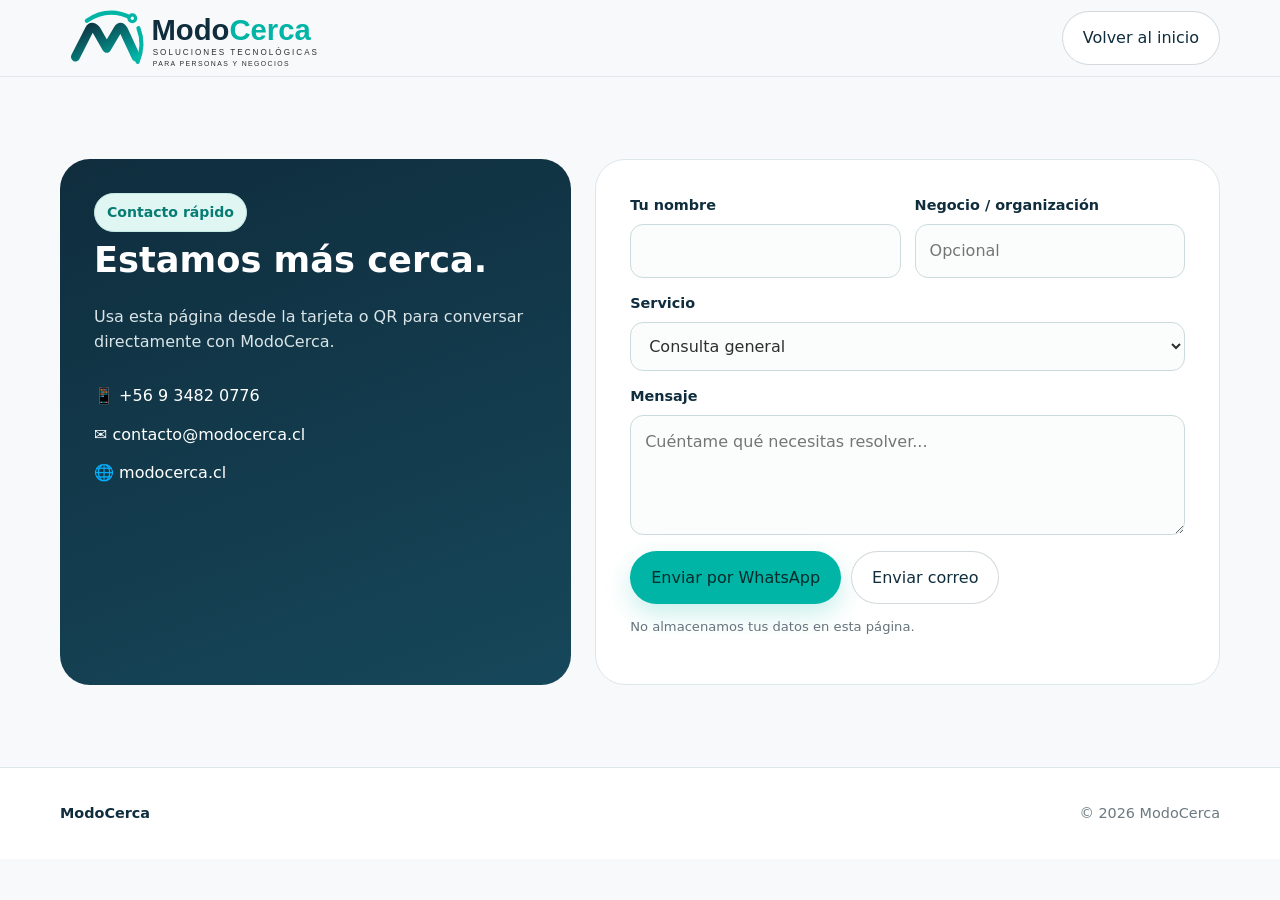
==== contacto/index.html @ 822f479d "Add files via upload Pagina ModoCerca v1" ====
<!doctype html>
<html lang="es-CL">
<head>
  <meta charset="utf-8"><meta name="viewport" content="width=device-width,initial-scale=1">
  <title>Contacto — ModoCerca</title>
  <meta name="description" content="Contacta a ModoCerca por WhatsApp o correo para soporte técnico, redes, sitios web y Google Workspace.">
  <meta name="theme-color" content="#0F2D3D">
  <link rel="icon" href="/assets/favicon.svg" type="image/svg+xml">
  <link rel="stylesheet" href="/styles.css"><script defer src="/script.js"></script>
</head>
<body>
<header class="site-header"><div class="container nav"><a class="brand" href="/" aria-label="ModoCerca, inicio"><img src="/assets/logo.svg" alt="ModoCerca"></a><a class="btn btn-secondary" href="/">Volver al inicio</a></div></header>
<main class="section">
  <div class="container contact-wrap">
    <div class="contact-info"><span class="eyebrow">Contacto rápido</span><h2>Estamos más cerca.</h2><p>Usa esta página desde la tarjeta o QR para conversar directamente con ModoCerca.</p><div class="contact-list"><a href="https://wa.me/56934820776" target="_blank" rel="noopener">📱 +56 9 3482 0776</a><a href="mailto:contacto@modocerca.cl">✉ contacto@modocerca.cl</a><a href="https://modocerca.cl/">🌐 modocerca.cl</a></div></div>
    <form class="contact-form quote-form"><div class="form-grid"><div class="field"><label for="nombre">Tu nombre</label><input id="nombre" name="nombre" required></div><div class="field"><label for="negocio">Negocio / organización</label><input id="negocio" name="negocio" placeholder="Opcional"></div><div class="field full"><label for="servicio">Servicio</label><select id="servicio" name="servicio"><option>Consulta general</option><option>Soporte técnico</option><option>Redes y conectividad</option><option>Sitio web</option><option>Google Business</option><option>Google Workspace</option></select></div><div class="field full"><label for="mensaje">Mensaje</label><textarea id="mensaje" name="mensaje" placeholder="Cuéntame qué necesitas resolver..."></textarea></div></div><div class="form-actions"><button class="btn btn-primary" type="submit">Enviar por WhatsApp</button><a class="btn btn-secondary" href="mailto:contacto@modocerca.cl">Enviar correo</a></div><p class="form-help">No almacenamos tus datos en esta página.</p></form>
  </div>
</main>
<footer><div class="container footer-grid"><div><span class="footer-brand">ModoCerca</span></div><div>© <span data-year></span> ModoCerca</div></div></footer>
</body>
</html>
---- styles.css ----
:root {
  --navy: #0F2D3D;
  --teal: #00B4A6;
  --white: #F7F9FB;
  --graphite: #2E2E2E;
  --muted: #66747d;
  --line: #dce7ea;
  --soft: #eef7f7;
  --shadow: 0 18px 50px rgba(15,45,61,.10);
  --radius: 24px;
  --max: 1160px;
}
*{box-sizing:border-box}
html{scroll-behavior:smooth}
body{margin:0;font-family:Inter,ui-sans-serif,system-ui,-apple-system,"Segoe UI",Roboto,Arial,sans-serif;background:var(--white);color:var(--graphite);line-height:1.6}
a{color:inherit;text-decoration:none}
img{max-width:100%;display:block}
.container{width:min(var(--max),calc(100% - 36px));margin-inline:auto}
.site-header{position:sticky;top:0;z-index:50;background:rgba(247,249,251,.92);backdrop-filter:blur(16px);border-bottom:1px solid rgba(15,45,61,.08)}
.nav{height:76px;display:flex;align-items:center;justify-content:space-between;gap:24px}
.brand img{width:260px;height:auto}
.nav-links{display:flex;align-items:center;gap:24px;font-size:.96rem;color:var(--navy)}
.nav-links a:hover{color:var(--teal)}
.menu-btn{display:none;border:0;background:transparent;font-size:1.6rem;color:var(--navy)}
.btn{display:inline-flex;align-items:center;justify-content:center;gap:9px;border-radius:999px;padding:13px 20px;font-weight:750;border:1px solid transparent;transition:.2s ease;cursor:pointer;font:inherit}
.btn-primary{background:var(--teal);color:#052b2a;box-shadow:0 10px 26px rgba(0,180,166,.22)}
.btn-primary:hover{transform:translateY(-2px);filter:brightness(.98)}
.btn-secondary{border-color:rgba(15,45,61,.18);background:#fff;color:var(--navy)}
.btn-secondary:hover{border-color:var(--teal);color:#087c73}
.hero{position:relative;overflow:hidden;padding:92px 0 74px;background:radial-gradient(circle at 87% 15%,rgba(0,180,166,.16),transparent 27%),linear-gradient(135deg,#fff 0%,#f4f9fa 55%,#e9f7f5 100%)}
.hero:after{content:"";position:absolute;right:-100px;bottom:-150px;width:430px;height:430px;border:50px solid rgba(0,180,166,.08);border-radius:50%}
.hero-grid{display:grid;grid-template-columns:1.18fr .82fr;gap:56px;align-items:center;position:relative;z-index:2}
.eyebrow{display:inline-flex;gap:8px;align-items:center;color:#087c73;background:#dff6f3;border:1px solid #c2ebe6;padding:7px 12px;border-radius:999px;font-size:.88rem;font-weight:750}
.hero h1{font-size:clamp(2.7rem,5vw,5rem);line-height:1.02;letter-spacing:-.055em;color:var(--navy);margin:20px 0}
.hero h1 span{color:var(--teal)}
.hero p{font-size:1.18rem;color:#53656d;max-width:720px;margin:0 0 28px}
.hero-actions{display:flex;flex-wrap:wrap;gap:12px}
.hero-note{margin-top:20px;font-size:.9rem;color:#708087}
.hero-card{background:linear-gradient(160deg,#12384b,#0F2D3D);color:white;border-radius:32px;padding:34px;box-shadow:var(--shadow);position:relative;overflow:hidden}
.hero-card:after{content:"";position:absolute;right:-65px;top:-70px;width:240px;height:240px;border:32px solid rgba(0,180,166,.15);border-radius:50%}
.hero-card h2{position:relative;z-index:1;margin:0 0 22px;font-size:1.55rem}
.quick-list{position:relative;z-index:1;display:grid;gap:14px}
.quick-item{display:flex;gap:13px;align-items:flex-start;padding:13px 0;border-bottom:1px solid rgba(255,255,255,.11)}
.quick-item:last-child{border-bottom:0}
.dot{width:10px;height:10px;border-radius:50%;background:var(--teal);margin-top:8px;box-shadow:0 0 0 6px rgba(0,180,166,.12)}
.section{padding:82px 0}
.section.alt{background:#fff}
.section-head{display:flex;justify-content:space-between;gap:40px;align-items:end;margin-bottom:34px}
.section-head h2{margin:0;color:var(--navy);font-size:clamp(2rem,3vw,3rem);letter-spacing:-.04em;line-height:1.05}
.section-head p{max-width:590px;color:var(--muted);margin:0}
.cards{display:grid;grid-template-columns:repeat(4,1fr);gap:18px}
.card{background:white;border:1px solid var(--line);border-radius:var(--radius);padding:26px;box-shadow:0 8px 30px rgba(15,45,61,.045)}
.card-icon{width:48px;height:48px;border-radius:15px;background:var(--soft);display:grid;place-items:center;color:var(--teal);font-size:1.35rem;font-weight:900;margin-bottom:18px}
.card h3{color:var(--navy);margin:0 0 9px;font-size:1.18rem}
.card p{color:var(--muted);margin:0;font-size:.95rem}
.philosophy{display:grid;grid-template-columns:.9fr 1.1fr;gap:30px;align-items:stretch}
.philosophy-panel{background:var(--navy);color:white;border-radius:30px;padding:38px;position:relative;overflow:hidden}
.philosophy-panel h2{font-size:2.5rem;line-height:1.05;margin:0 0 18px}
.philosophy-panel strong{color:#5fe2d7}
.philosophy-panel p{color:#dbe7ea}
.values{display:grid;grid-template-columns:1fr 1fr;gap:16px}
.value{background:white;border:1px solid var(--line);border-radius:22px;padding:24px}
.value b{display:block;color:var(--navy);margin-bottom:7px}
.value span{color:var(--muted);font-size:.94rem}
.pricing{display:grid;grid-template-columns:repeat(2,1fr);gap:16px}
.price-row{display:grid;grid-template-columns:1fr auto;gap:18px;align-items:center;padding:18px 20px;background:white;border:1px solid var(--line);border-radius:18px}
.price-row b{color:var(--navy)}
.price-row small{display:block;color:var(--muted);margin-top:2px}
.price{font-weight:850;color:#087c73;white-space:nowrap}
.pricing-note{margin-top:18px;color:var(--muted);font-size:.9rem}
.contact-wrap{display:grid;grid-template-columns:.9fr 1.1fr;gap:24px}
.contact-info{background:linear-gradient(160deg,#0F2D3D,#16475a);border-radius:30px;color:white;padding:34px}
.contact-info h2{font-size:2.2rem;margin:0 0 10px}
.contact-info p{color:#d9e5e8}
.contact-list{margin-top:28px;display:grid;gap:13px}
.contact-list a{display:flex;gap:10px;align-items:center;color:white}
.contact-form{background:white;border:1px solid var(--line);border-radius:30px;padding:34px}
.form-grid{display:grid;grid-template-columns:1fr 1fr;gap:14px}
.field{display:grid;gap:7px}
.field.full{grid-column:1/-1}
label{font-weight:700;color:var(--navy);font-size:.9rem}
input,select,textarea{width:100%;border:1px solid #cbdadd;border-radius:13px;background:#fbfdfd;padding:13px 14px;font:inherit;color:var(--graphite);outline:none}
input:focus,select:focus,textarea:focus{border-color:var(--teal);box-shadow:0 0 0 3px rgba(0,180,166,.11)}
textarea{min-height:120px;resize:vertical}
.form-actions{display:flex;flex-wrap:wrap;gap:10px;margin-top:16px}
.form-help{font-size:.82rem;color:var(--muted);margin-top:12px}
footer{padding:34px 0;border-top:1px solid var(--line);background:#fff}
.footer-grid{display:flex;align-items:center;justify-content:space-between;gap:24px;color:#6b7980;font-size:.9rem}
.footer-brand{font-weight:850;color:var(--navy)}
.whatsapp-float{position:fixed;right:20px;bottom:20px;z-index:45;background:#15c46e;color:#062b1a;width:58px;height:58px;border-radius:50%;display:grid;place-items:center;font-weight:900;box-shadow:0 12px 30px rgba(0,0,0,.17)}
.skip{position:absolute;left:-10000px;top:auto}.skip:focus{left:12px;top:12px;background:#fff;padding:10px;z-index:99}
@media (max-width:980px){.hero-grid,.philosophy,.contact-wrap{grid-template-columns:1fr}.cards{grid-template-columns:1fr 1fr}.hero-card{max-width:680px}.section-head{align-items:start;flex-direction:column}.brand img{width:220px}}
@media (max-width:720px){.nav-links{display:none;position:absolute;left:18px;right:18px;top:70px;background:#fff;border:1px solid var(--line);border-radius:18px;padding:16px;box-shadow:var(--shadow);flex-direction:column;align-items:stretch}.nav-links.open{display:flex}.menu-btn{display:block}.hero{padding-top:58px}.hero h1{font-size:3.1rem}.cards,.pricing,.values,.form-grid{grid-template-columns:1fr}.field.full{grid-column:auto}.brand img{width:190px}.footer-grid{align-items:flex-start;flex-direction:column}.contact-info,.contact-form,.hero-card{padding:26px}.section{padding:64px 0}}
@media (prefers-reduced-motion:reduce){html{scroll-behavior:auto}.btn{transition:none}}
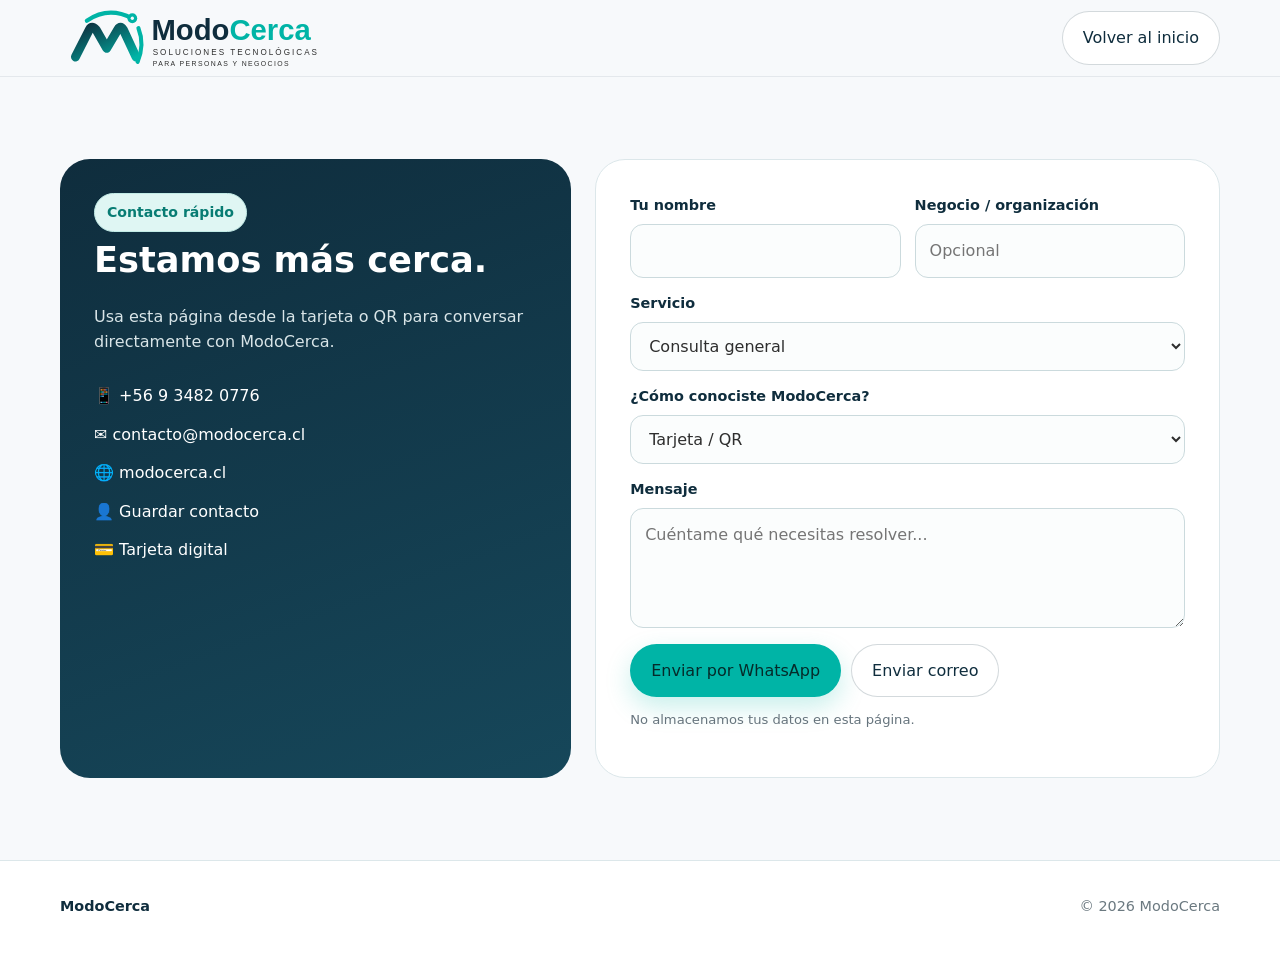
==== commit c88f3f89: "Add files via upload ModoCerca web V3" ====
--- a/contacto/index.html
+++ b/contacto/index.html
@@ -3,7 +3,7 @@
 <head>
   <meta charset="utf-8"><meta name="viewport" content="width=device-width,initial-scale=1">
   <title>Contacto — ModoCerca</title>
-  <meta name="description" content="Contacta a ModoCerca por WhatsApp o correo para soporte técnico, redes, sitios web y Google Workspace.">
+  <meta name="description" content="Contacta a ModoCerca por WhatsApp o correo para soporte técnico, impresoras, redes, sitios web y Google Workspace.">
   <meta name="theme-color" content="#0F2D3D">
   <link rel="icon" href="/assets/favicon.svg" type="image/svg+xml">
   <link rel="stylesheet" href="/styles.css"><script defer src="/script.js"></script>
@@ -12,8 +12,8 @@
 <header class="site-header"><div class="container nav"><a class="brand" href="/" aria-label="ModoCerca, inicio"><img src="/assets/logo.svg" alt="ModoCerca"></a><a class="btn btn-secondary" href="/">Volver al inicio</a></div></header>
 <main class="section">
   <div class="container contact-wrap">
-    <div class="contact-info"><span class="eyebrow">Contacto rápido</span><h2>Estamos más cerca.</h2><p>Usa esta página desde la tarjeta o QR para conversar directamente con ModoCerca.</p><div class="contact-list"><a href="https://wa.me/56934820776" target="_blank" rel="noopener">📱 +56 9 3482 0776</a><a href="mailto:contacto@modocerca.cl">✉ contacto@modocerca.cl</a><a href="https://modocerca.cl/">🌐 modocerca.cl</a></div></div>
-    <form class="contact-form quote-form"><div class="form-grid"><div class="field"><label for="nombre">Tu nombre</label><input id="nombre" name="nombre" required></div><div class="field"><label for="negocio">Negocio / organización</label><input id="negocio" name="negocio" placeholder="Opcional"></div><div class="field full"><label for="servicio">Servicio</label><select id="servicio" name="servicio"><option>Consulta general</option><option>Soporte técnico</option><option>Redes y conectividad</option><option>Sitio web</option><option>Google Business</option><option>Google Workspace</option></select></div><div class="field full"><label for="mensaje">Mensaje</label><textarea id="mensaje" name="mensaje" placeholder="Cuéntame qué necesitas resolver..."></textarea></div></div><div class="form-actions"><button class="btn btn-primary" type="submit">Enviar por WhatsApp</button><a class="btn btn-secondary" href="mailto:contacto@modocerca.cl">Enviar correo</a></div><p class="form-help">No almacenamos tus datos en esta página.</p></form>
+    <div class="contact-info"><span class="eyebrow">Contacto rápido</span><h2>Estamos más cerca.</h2><p>Usa esta página desde la tarjeta o QR para conversar directamente con ModoCerca.</p><div class="contact-list"><a href="https://wa.me/56934820776" target="_blank" rel="noopener">📱 +56 9 3482 0776</a><a href="mailto:contacto@modocerca.cl">✉ contacto@modocerca.cl</a><a href="https://modocerca.cl/">🌐 modocerca.cl</a><a href="/assets/Emmanuel_Rojas_ModoCerca.vcf" download>👤 Guardar contacto</a><a href="/tarjeta">💳 Tarjeta digital</a></div></div>
+    <form class="contact-form quote-form"><div class="form-grid"><div class="field"><label for="nombre">Tu nombre</label><input id="nombre" name="nombre" required></div><div class="field"><label for="negocio">Negocio / organización</label><input id="negocio" name="negocio" placeholder="Opcional"></div><div class="field full"><label for="servicio">Servicio</label><select id="servicio" name="servicio"><option>Consulta general</option><option>Soporte técnico</option><option>Soporte de impresoras</option><option>Redes y conectividad</option><option>Sitio web</option><option>Google Business</option><option>Google Workspace</option></select></div><div class="field full"><label for="origen">¿Cómo conociste ModoCerca?</label><select id="origen" name="origen" data-origin-select><option>Tarjeta / QR</option><option>Recomendación</option><option>Junta de vecinos</option><option>Paredones / Radio</option><option>Web</option><option>WhatsApp</option><option>Google</option><option>Cliente recurrente</option><option>Otro</option></select></div><div class="field full"><label for="mensaje">Mensaje</label><textarea id="mensaje" name="mensaje" placeholder="Cuéntame qué necesitas resolver..."></textarea></div></div><div class="form-actions"><button class="btn btn-primary" type="submit">Enviar por WhatsApp</button><a class="btn btn-secondary" href="mailto:contacto@modocerca.cl">Enviar correo</a></div><p class="form-help">No almacenamos tus datos en esta página.</p></form>
   </div>
 </main>
 <footer><div class="container footer-grid"><div><span class="footer-brand">ModoCerca</span></div><div>© <span data-year></span> ModoCerca</div></div></footer>
--- a/styles.css
+++ b/styles.css
@@ -92,3 +92,32 @@
 @media (max-width:980px){.hero-grid,.philosophy,.contact-wrap{grid-template-columns:1fr}.cards{grid-template-columns:1fr 1fr}.hero-card{max-width:680px}.section-head{align-items:start;flex-direction:column}.brand img{width:220px}}
 @media (max-width:720px){.nav-links{display:none;position:absolute;left:18px;right:18px;top:70px;background:#fff;border:1px solid var(--line);border-radius:18px;padding:16px;box-shadow:var(--shadow);flex-direction:column;align-items:stretch}.nav-links.open{display:flex}.menu-btn{display:block}.hero{padding-top:58px}.hero h1{font-size:3.1rem}.cards,.pricing,.values,.form-grid{grid-template-columns:1fr}.field.full{grid-column:auto}.brand img{width:190px}.footer-grid{align-items:flex-start;flex-direction:column}.contact-info,.contact-form,.hero-card{padding:26px}.section{padding:64px 0}}
 @media (prefers-reduced-motion:reduce){html{scroll-behavior:auto}.btn{transition:none}}
+
+
+/* Tarjeta digital */
+.digital-card-page{min-height:100vh;background:radial-gradient(circle at 78% 8%,rgba(0,180,166,.20),transparent 26%),linear-gradient(145deg,#0b2735,#0F2D3D 58%,#123f50);color:var(--graphite)}
+.digital-card-shell{min-height:100vh;display:grid;place-items:center;padding:34px 18px}
+.digital-card{width:min(100%,620px);background:rgba(247,249,251,.985);border:1px solid rgba(255,255,255,.24);border-radius:32px;padding:32px;box-shadow:0 26px 80px rgba(0,0,0,.26);overflow:hidden;position:relative}
+.digital-card:after{content:"";position:absolute;right:-92px;top:94px;width:245px;height:245px;border:34px solid rgba(0,180,166,.08);border-radius:50%;pointer-events:none}
+.digital-card-top{display:flex;align-items:center;justify-content:space-between;gap:18px;position:relative;z-index:1}
+.digital-card-logo img{width:245px}
+.digital-card-badge{font-size:.78rem;font-weight:800;color:#087c73;background:#dff6f3;border:1px solid #c2ebe6;border-radius:999px;padding:7px 11px;white-space:nowrap}
+.digital-card-identity{position:relative;z-index:1;padding:34px 0 22px}
+.digital-card-kicker{color:#087c73;font-size:.9rem;font-weight:850;margin:0 0 7px;text-transform:uppercase;letter-spacing:.08em}
+.digital-card-identity h1{font-size:clamp(2.35rem,7vw,3.5rem);line-height:1;margin:0;color:var(--navy);letter-spacing:-.045em}
+.digital-card-role{font-size:1.05rem;font-weight:750;color:#4d6069;margin:10px 0 14px}
+.digital-card-intro{max-width:500px;margin:0;color:var(--muted)}
+.digital-card-services{display:flex;flex-wrap:wrap;gap:8px;position:relative;z-index:1;margin-bottom:24px}
+.digital-card-services span{background:#fff;border:1px solid var(--line);border-radius:999px;padding:8px 11px;font-size:.86rem;font-weight:700;color:var(--navy)}
+.digital-card-actions{display:grid;grid-template-columns:1fr 1fr;gap:10px;position:relative;z-index:1}
+.digital-card-actions .btn{min-height:48px}
+.digital-card-actions .btn-wide{grid-column:1/-1}
+.share-status{margin:12px 0 0;background:#dff6f3;border:1px solid #c2ebe6;color:#087c73;padding:9px 12px;border-radius:12px;font-size:.88rem;position:relative;z-index:1}
+.digital-card-contact{display:grid;gap:8px;margin-top:24px;padding-top:22px;border-top:1px solid var(--line);position:relative;z-index:1}
+.digital-card-contact a{display:flex;justify-content:space-between;gap:20px;align-items:center;padding:7px 0}
+.digital-card-contact span{font-size:.82rem;color:var(--muted);font-weight:700}
+.digital-card-contact strong{color:var(--navy);font-size:.94rem;text-align:right;overflow-wrap:anywhere}
+.digital-card-footer{margin-top:22px;padding-top:18px;border-top:1px solid var(--line);position:relative;z-index:1;text-align:center}
+.digital-card-footer a{color:#087c73;font-weight:800}
+.digital-card-note{width:min(100%,620px);color:#d6e6e9;text-align:center;font-size:.8rem;line-height:1.5;margin:14px auto 0}
+@media(max-width:560px){.digital-card{padding:24px;border-radius:26px}.digital-card-top{align-items:flex-start}.digital-card-logo img{width:205px}.digital-card-badge{font-size:.7rem}.digital-card-actions{grid-template-columns:1fr}.digital-card-actions .btn-wide{grid-column:auto}.digital-card-contact a{align-items:flex-start;flex-direction:column;gap:1px}.digital-card-contact strong{text-align:left}.digital-card-identity{padding-top:28px}}
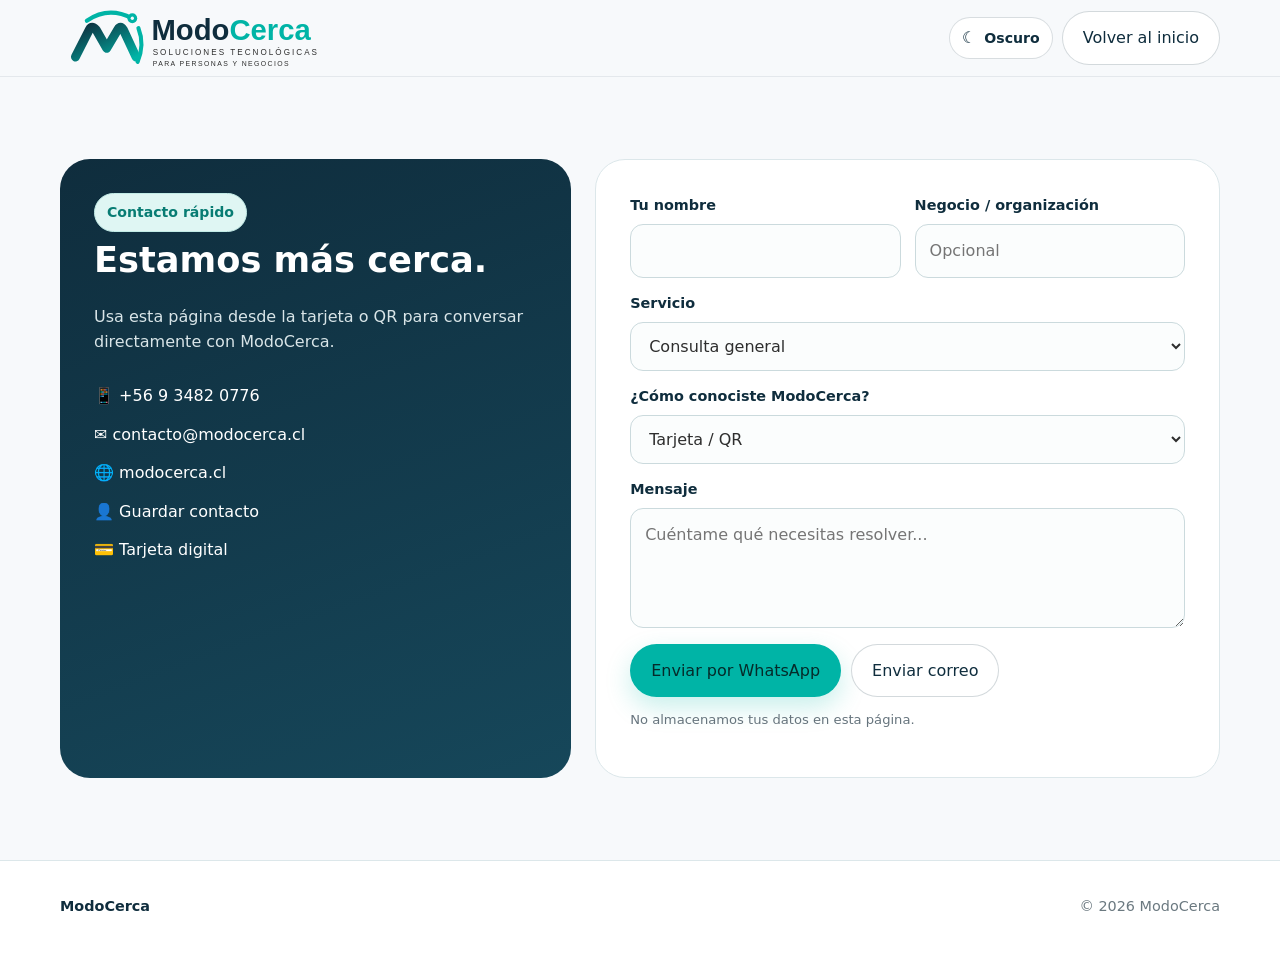
==== commit 8cef8b20: "Add files via upload ModoCerca Web V4 - Modo Oscuro" ====
--- a/contacto/index.html
+++ b/contacto/index.html
@@ -3,17 +3,18 @@
 <head>
   <meta charset="utf-8"><meta name="viewport" content="width=device-width,initial-scale=1">
   <title>Contacto — ModoCerca</title>
-  <meta name="description" content="Contacta a ModoCerca por WhatsApp o correo para soporte técnico, impresoras, redes, sitios web y Google Workspace.">
+  <meta name="description" content="Contacta a ModoCerca por WhatsApp o correo para soporte técnico, impresoras, redes y Wi‑Fi, radio digital y streaming, sitios web y Google Workspace.">
   <meta name="theme-color" content="#0F2D3D">
   <link rel="icon" href="/assets/favicon.svg" type="image/svg+xml">
+  <script src="/theme-init.js"></script>
   <link rel="stylesheet" href="/styles.css"><script defer src="/script.js"></script>
 </head>
 <body>
-<header class="site-header"><div class="container nav"><a class="brand" href="/" aria-label="ModoCerca, inicio"><img src="/assets/logo.svg" alt="ModoCerca"></a><a class="btn btn-secondary" href="/">Volver al inicio</a></div></header>
+<header class="site-header"><div class="container nav"><a class="brand" href="/" aria-label="ModoCerca, inicio"><img src="/assets/logo.svg" alt="ModoCerca"></a><div class="nav-actions"><button class="theme-toggle" type="button" data-theme-toggle aria-label="Cambiar a modo oscuro" aria-pressed="false"><span class="theme-toggle-icon" aria-hidden="true">☾</span><span class="theme-toggle-label">Oscuro</span></button><a class="btn btn-secondary" href="/">Volver al inicio</a></div></div></header>
 <main class="section">
   <div class="container contact-wrap">
     <div class="contact-info"><span class="eyebrow">Contacto rápido</span><h2>Estamos más cerca.</h2><p>Usa esta página desde la tarjeta o QR para conversar directamente con ModoCerca.</p><div class="contact-list"><a href="https://wa.me/56934820776" target="_blank" rel="noopener">📱 +56 9 3482 0776</a><a href="mailto:contacto@modocerca.cl">✉ contacto@modocerca.cl</a><a href="https://modocerca.cl/">🌐 modocerca.cl</a><a href="/assets/Emmanuel_Rojas_ModoCerca.vcf" download>👤 Guardar contacto</a><a href="/tarjeta">💳 Tarjeta digital</a></div></div>
-    <form class="contact-form quote-form"><div class="form-grid"><div class="field"><label for="nombre">Tu nombre</label><input id="nombre" name="nombre" required></div><div class="field"><label for="negocio">Negocio / organización</label><input id="negocio" name="negocio" placeholder="Opcional"></div><div class="field full"><label for="servicio">Servicio</label><select id="servicio" name="servicio"><option>Consulta general</option><option>Soporte técnico</option><option>Soporte de impresoras</option><option>Redes y conectividad</option><option>Sitio web</option><option>Google Business</option><option>Google Workspace</option></select></div><div class="field full"><label for="origen">¿Cómo conociste ModoCerca?</label><select id="origen" name="origen" data-origin-select><option>Tarjeta / QR</option><option>Recomendación</option><option>Junta de vecinos</option><option>Paredones / Radio</option><option>Web</option><option>WhatsApp</option><option>Google</option><option>Cliente recurrente</option><option>Otro</option></select></div><div class="field full"><label for="mensaje">Mensaje</label><textarea id="mensaje" name="mensaje" placeholder="Cuéntame qué necesitas resolver..."></textarea></div></div><div class="form-actions"><button class="btn btn-primary" type="submit">Enviar por WhatsApp</button><a class="btn btn-secondary" href="mailto:contacto@modocerca.cl">Enviar correo</a></div><p class="form-help">No almacenamos tus datos en esta página.</p></form>
+    <form class="contact-form quote-form"><div class="form-grid"><div class="field"><label for="nombre">Tu nombre</label><input id="nombre" name="nombre" required></div><div class="field"><label for="negocio">Negocio / organización</label><input id="negocio" name="negocio" placeholder="Opcional"></div><div class="field full"><label for="servicio">Servicio</label><select id="servicio" name="servicio"><option>Consulta general</option><option>Soporte técnico</option><option>Soporte de impresoras</option><option>Redes y conectividad</option><option>Radio digital / streaming</option><option>Sitio web</option><option>Google Business</option><option>Google Workspace</option></select></div><div class="field full"><label for="origen">¿Cómo conociste ModoCerca?</label><select id="origen" name="origen" data-origin-select><option>Tarjeta / QR</option><option>Recomendación</option><option>Junta de vecinos</option><option>Paredones / Radio</option><option>Web</option><option>WhatsApp</option><option>Google</option><option>Cliente recurrente</option><option>Otro</option></select></div><div class="field full"><label for="mensaje">Mensaje</label><textarea id="mensaje" name="mensaje" placeholder="Cuéntame qué necesitas resolver..."></textarea></div></div><div class="form-actions"><button class="btn btn-primary" type="submit">Enviar por WhatsApp</button><a class="btn btn-secondary" href="mailto:contacto@modocerca.cl">Enviar correo</a></div><p class="form-help">No almacenamos tus datos en esta página.</p></form>
   </div>
 </main>
 <footer><div class="container footer-grid"><div><span class="footer-brand">ModoCerca</span></div><div>© <span data-year></span> ModoCerca</div></div></footer>
--- a/styles.css
+++ b/styles.css
@@ -48,7 +48,7 @@
 .section-head{display:flex;justify-content:space-between;gap:40px;align-items:end;margin-bottom:34px}
 .section-head h2{margin:0;color:var(--navy);font-size:clamp(2rem,3vw,3rem);letter-spacing:-.04em;line-height:1.05}
 .section-head p{max-width:590px;color:var(--muted);margin:0}
-.cards{display:grid;grid-template-columns:repeat(4,1fr);gap:18px}
+.cards{display:grid;grid-template-columns:repeat(3,1fr);gap:18px}
 .card{background:white;border:1px solid var(--line);border-radius:var(--radius);padding:26px;box-shadow:0 8px 30px rgba(15,45,61,.045)}
 .card-icon{width:48px;height:48px;border-radius:15px;background:var(--soft);display:grid;place-items:center;color:var(--teal);font-size:1.35rem;font-weight:900;margin-bottom:18px}
 .card h3{color:var(--navy);margin:0 0 9px;font-size:1.18rem}
@@ -121,3 +121,106 @@
 .digital-card-footer a{color:#087c73;font-weight:800}
 .digital-card-note{width:min(100%,620px);color:#d6e6e9;text-align:center;font-size:.8rem;line-height:1.5;margin:14px auto 0}
 @media(max-width:560px){.digital-card{padding:24px;border-radius:26px}.digital-card-top{align-items:flex-start}.digital-card-logo img{width:205px}.digital-card-badge{font-size:.7rem}.digital-card-actions{grid-template-columns:1fr}.digital-card-actions .btn-wide{grid-column:auto}.digital-card-contact a{align-items:flex-start;flex-direction:column;gap:1px}.digital-card-contact strong{text-align:left}.digital-card-identity{padding-top:28px}}
+
+/* ==========================================================
+   PREVIEW V4 — Modo oscuro seleccionable
+   Activado mediante <html data-theme="dark">.
+   ========================================================== */
+.theme-toggle{
+  display:inline-flex;align-items:center;justify-content:center;gap:8px;
+  min-width:42px;min-height:42px;padding:9px 12px;border-radius:999px;
+  border:1px solid rgba(15,45,61,.16);background:#fff;color:var(--navy);
+  font:inherit;font-size:.88rem;font-weight:780;cursor:pointer;transition:.2s ease;
+}
+.theme-toggle:hover{border-color:var(--teal);transform:translateY(-1px)}
+.theme-toggle-icon{font-size:1rem;line-height:1}
+.nav-actions{display:flex;align-items:center;gap:9px}
+.digital-card-controls{display:flex;align-items:center;gap:8px;flex-wrap:wrap;justify-content:flex-end}
+.theme-toggle.floating-theme{position:fixed;right:18px;top:18px;z-index:80;box-shadow:var(--shadow)}
+
+html[data-theme="dark"]{color-scheme:dark}
+html[data-theme="dark"] body{background:#081A24;color:#E8F1F3}
+html[data-theme="dark"] .site-header{background:rgba(8,26,36,.94);border-bottom-color:rgba(120,190,196,.16)}
+html[data-theme="dark"] .brand{background:#F7F9FB;border:1px solid rgba(255,255,255,.12);border-radius:14px;padding:4px 8px;box-shadow:0 8px 26px rgba(0,0,0,.12)}
+html[data-theme="dark"] .nav-links{color:#D8E8EB}
+html[data-theme="dark"] .menu-btn{color:#E8F1F3}
+html[data-theme="dark"] .theme-toggle{background:#102E3A;border-color:#2B5360;color:#EAF5F6}
+html[data-theme="dark"] .theme-toggle:hover{border-color:var(--teal);color:#7BE9DF}
+html[data-theme="dark"] .btn-secondary{background:#102E3A;border-color:#2B5360;color:#EAF5F6}
+html[data-theme="dark"] .btn-secondary:hover{border-color:var(--teal);color:#7BE9DF}
+
+html[data-theme="dark"] .hero{
+  background:radial-gradient(circle at 87% 15%,rgba(0,180,166,.19),transparent 28%),
+             linear-gradient(135deg,#081A24 0%,#0B222D 54%,#0E3039 100%);
+}
+html[data-theme="dark"] .hero:after{border-color:rgba(0,180,166,.10)}
+html[data-theme="dark"] .hero h1,
+html[data-theme="dark"] .section-head h2,
+html[data-theme="dark"] .card h3,
+html[data-theme="dark"] .value b,
+html[data-theme="dark"] .price-row b,
+html[data-theme="dark"] label,
+html[data-theme="dark"] .footer-brand{color:#F1F7F8}
+html[data-theme="dark"] .hero p{color:#B6C9CF}
+html[data-theme="dark"] .hero-note{color:#91AAB2}
+html[data-theme="dark"] .eyebrow{color:#6FE1D7;background:#103A3D;border-color:#1D5657}
+html[data-theme="dark"] .hero-card{background:linear-gradient(160deg,#123E4B,#0B2A36);box-shadow:0 20px 60px rgba(0,0,0,.30)}
+html[data-theme="dark"] .hero-card h2{color:#F6FAFA}
+html[data-theme="dark"] .quick-item{border-bottom-color:rgba(255,255,255,.10)}
+
+html[data-theme="dark"] .section.alt{background:#0B222D}
+html[data-theme="dark"] .section-head p,
+html[data-theme="dark"] .card p,
+html[data-theme="dark"] .value span,
+html[data-theme="dark"] .price-row small,
+html[data-theme="dark"] .pricing-note,
+html[data-theme="dark"] .form-help{color:#A6BBC2}
+html[data-theme="dark"] .card,
+html[data-theme="dark"] .value,
+html[data-theme="dark"] .price-row,
+html[data-theme="dark"] .contact-form{background:#0E2A36;border-color:#234854;box-shadow:0 10px 32px rgba(0,0,0,.10)}
+html[data-theme="dark"] .card-icon{background:#123642;color:#58DDD1}
+html[data-theme="dark"] .philosophy-panel{background:linear-gradient(160deg,#123B49,#0E303D)}
+html[data-theme="dark"] .philosophy-panel p{color:#D4E4E7}
+html[data-theme="dark"] .price{color:#5FE2D7}
+html[data-theme="dark"] .contact-info{background:linear-gradient(160deg,#0C2A36,#124554)}
+html[data-theme="dark"] input,
+html[data-theme="dark"] select,
+html[data-theme="dark"] textarea{background:#0A222C;border-color:#31535D;color:#EDF6F7}
+html[data-theme="dark"] input::placeholder,
+html[data-theme="dark"] textarea::placeholder{color:#78939B}
+html[data-theme="dark"] footer{background:#0B222D;border-top-color:#234854}
+html[data-theme="dark"] .footer-grid{color:#91AAB2}
+html[data-theme="dark"] .skip:focus{background:#102E3A;color:#F1F7F8}
+
+/* Tarjeta digital en oscuro */
+html[data-theme="dark"] .digital-card-page{
+  background:radial-gradient(circle at 78% 8%,rgba(0,180,166,.18),transparent 26%),
+             linear-gradient(145deg,#06161E,#0A202B 58%,#0E3340);
+}
+html[data-theme="dark"] .digital-card{background:rgba(10,34,44,.985);border-color:#2B505A;box-shadow:0 26px 80px rgba(0,0,0,.40)}
+html[data-theme="dark"] .digital-card-logo{background:#F7F9FB;border-radius:14px;padding:5px 8px}
+html[data-theme="dark"] .digital-card-badge{color:#71E3D8;background:#103A3D;border-color:#1D5657}
+html[data-theme="dark"] .digital-card-kicker{color:#65DDD2}
+html[data-theme="dark"] .digital-card-identity h1{color:#F1F7F8}
+html[data-theme="dark"] .digital-card-role{color:#C6D8DC}
+html[data-theme="dark"] .digital-card-intro{color:#A9BEC5}
+html[data-theme="dark"] .digital-card-services span{background:#113440;border-color:#28505A;color:#E8F1F3}
+html[data-theme="dark"] .share-status{background:#103A3D;border-color:#1D5657;color:#71E3D8}
+html[data-theme="dark"] .digital-card-contact,
+html[data-theme="dark"] .digital-card-footer{border-top-color:#28505A}
+html[data-theme="dark"] .digital-card-contact span{color:#8FA8AF}
+html[data-theme="dark"] .digital-card-contact strong{color:#EAF4F5}
+html[data-theme="dark"] .digital-card-footer a{color:#6FE1D7}
+html[data-theme="dark"] .digital-card-note{color:#9FB6BC}
+
+@media (max-width:720px){
+  .theme-toggle-label{display:none}
+  .theme-toggle{min-width:42px;padding:9px}
+  html[data-theme="dark"] .nav-links{background:#0E2A36;border-color:#234854}
+  html[data-theme="dark"] .brand{border-radius:12px;padding:3px 6px}
+}
+@media(max-width:560px){
+  .digital-card-controls{gap:6px}
+  .digital-card-controls .theme-toggle{min-width:38px;min-height:38px}
+}
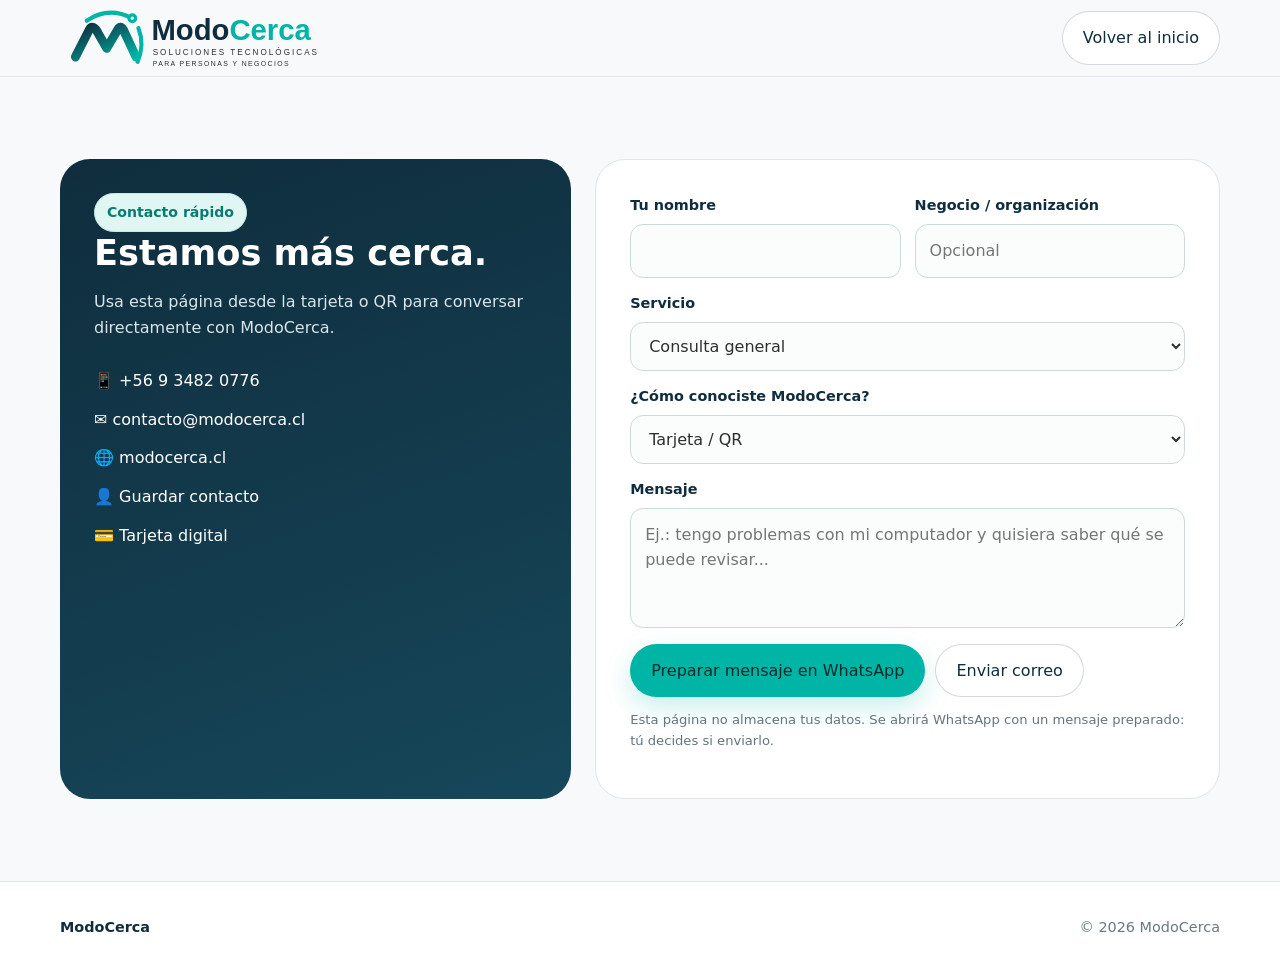
==== commit e3be9361: "Add files via upload V4 - Actualizada según conceptos de vitrinismo." ====
--- a/contacto/index.html
+++ b/contacto/index.html
@@ -1,22 +1,22 @@
-<!doctype html>
+<!DOCTYPE html>
+
 <html lang="es-CL">
 <head>
-  <meta charset="utf-8"><meta name="viewport" content="width=device-width,initial-scale=1">
-  <title>Contacto — ModoCerca</title>
-  <meta name="description" content="Contacta a ModoCerca por WhatsApp o correo para soporte técnico, impresoras, redes y Wi‑Fi, radio digital y streaming, sitios web y Google Workspace.">
-  <meta name="theme-color" content="#0F2D3D">
-  <link rel="icon" href="/assets/favicon.svg" type="image/svg+xml">
-  <script src="/theme-init.js"></script>
-  <link rel="stylesheet" href="/styles.css"><script defer src="/script.js"></script>
-</head>
-<body>
-<header class="site-header"><div class="container nav"><a class="brand" href="/" aria-label="ModoCerca, inicio"><img src="/assets/logo.svg" alt="ModoCerca"></a><div class="nav-actions"><button class="theme-toggle" type="button" data-theme-toggle aria-label="Cambiar a modo oscuro" aria-pressed="false"><span class="theme-toggle-icon" aria-hidden="true">☾</span><span class="theme-toggle-label">Oscuro</span></button><a class="btn btn-secondary" href="/">Volver al inicio</a></div></div></header>
-<main class="section">
-  <div class="container contact-wrap">
-    <div class="contact-info"><span class="eyebrow">Contacto rápido</span><h2>Estamos más cerca.</h2><p>Usa esta página desde la tarjeta o QR para conversar directamente con ModoCerca.</p><div class="contact-list"><a href="https://wa.me/56934820776" target="_blank" rel="noopener">📱 +56 9 3482 0776</a><a href="mailto:contacto@modocerca.cl">✉ contacto@modocerca.cl</a><a href="https://modocerca.cl/">🌐 modocerca.cl</a><a href="/assets/Emmanuel_Rojas_ModoCerca.vcf" download>👤 Guardar contacto</a><a href="/tarjeta">💳 Tarjeta digital</a></div></div>
-    <form class="contact-form quote-form"><div class="form-grid"><div class="field"><label for="nombre">Tu nombre</label><input id="nombre" name="nombre" required></div><div class="field"><label for="negocio">Negocio / organización</label><input id="negocio" name="negocio" placeholder="Opcional"></div><div class="field full"><label for="servicio">Servicio</label><select id="servicio" name="servicio"><option>Consulta general</option><option>Soporte técnico</option><option>Soporte de impresoras</option><option>Redes y conectividad</option><option>Radio digital / streaming</option><option>Sitio web</option><option>Google Business</option><option>Google Workspace</option></select></div><div class="field full"><label for="origen">¿Cómo conociste ModoCerca?</label><select id="origen" name="origen" data-origin-select><option>Tarjeta / QR</option><option>Recomendación</option><option>Junta de vecinos</option><option>Paredones / Radio</option><option>Web</option><option>WhatsApp</option><option>Google</option><option>Cliente recurrente</option><option>Otro</option></select></div><div class="field full"><label for="mensaje">Mensaje</label><textarea id="mensaje" name="mensaje" placeholder="Cuéntame qué necesitas resolver..."></textarea></div></div><div class="form-actions"><button class="btn btn-primary" type="submit">Enviar por WhatsApp</button><a class="btn btn-secondary" href="mailto:contacto@modocerca.cl">Enviar correo</a></div><p class="form-help">No almacenamos tus datos en esta página.</p></form>
-  </div>
+<meta charset="utf-8"/><meta content="width=device-width,initial-scale=1" name="viewport"/>
+<title>Contacto &mdash; ModoCerca</title>
+<meta content="Contacta a ModoCerca por WhatsApp o correo para soporte t&eacute;cnico, impresoras, redes y Wi‑Fi, radio digital y streaming, sitios web y Google Workspace." name="description"/>
+<meta content="#0F2D3D" name="theme-color"/>
+<link href="/assets/favicon.svg" rel="icon" type="image/svg+xml"/>
+<link href="/styles.css" rel="stylesheet"/><script defer="" src="/script.js"></script>
+<link href="https://modocerca.cl/contacto" rel="canonical"/></head>
+<body><a class="skip" href="#contenido">Saltar al contenido</a>
+<header class="site-header"><div class="container nav"><a aria-label="ModoCerca, inicio" class="brand" href="/"><img alt="ModoCerca" src="/assets/logo.svg"/></a><a class="btn btn-secondary" href="/">Volver al inicio</a></div></header>
+<main class="section" id="contenido">
+<div class="container contact-wrap">
+<div class="contact-info"><span class="eyebrow">Contacto r&aacute;pido</span><h1>Estamos m&aacute;s cerca.</h1><p>Usa esta p&aacute;gina desde la tarjeta o QR para conversar directamente con ModoCerca.</p><div class="contact-list"><a href="https://wa.me/56934820776" rel="noopener" target="_blank">📱 +56 9 3482 0776</a><a href="mailto:contacto@modocerca.cl">✉ contacto@modocerca.cl</a><a href="https://modocerca.cl/">🌐 modocerca.cl</a><a download="" href="/assets/Emmanuel_Rojas_ModoCerca.vcf">👤 Guardar contacto</a><a href="/tarjeta">💳 Tarjeta digital</a></div></div>
+<form class="contact-form quote-form"><div class="form-grid"><div class="field"><label for="nombre">Tu nombre</label><input autocomplete="name" id="nombre" name="nombre" required=""/></div><div class="field"><label for="negocio">Negocio / organizaci&oacute;n</label><input autocomplete="organization" id="negocio" name="negocio" placeholder="Opcional"/></div><div class="field full"><label for="servicio">Servicio</label><select id="servicio" name="servicio"><option>Consulta general</option><option>Soporte t&eacute;cnico</option><option>Soporte de impresoras</option><option>Redes y conectividad</option><option>Radio digital / streaming</option><option>Sitio web</option><option>Google Business</option><option>Google Workspace</option></select></div><div class="field full"><label for="origen">&iquest;C&oacute;mo conociste ModoCerca?</label><select data-origin-select="" id="origen" name="origen"><option>Tarjeta / QR</option><option>Recomendaci&oacute;n</option><option>Junta de vecinos</option><option>Paredones / Radio</option><option>Web</option><option>WhatsApp</option><option>Google</option><option>Cliente recurrente</option><option>Otro</option></select></div><div class="field full"><label for="mensaje">Mensaje</label><textarea id="mensaje" name="mensaje" placeholder="Ej.: tengo problemas con mi computador y quisiera saber qu&eacute; se puede revisar..."></textarea></div></div><div class="form-actions"><button class="btn btn-primary" type="submit">Preparar mensaje en WhatsApp</button><a class="btn btn-secondary" href="mailto:contacto@modocerca.cl">Enviar correo</a></div><p class="form-help">Esta p&aacute;gina no almacena tus datos. Se abrir&aacute; WhatsApp con un mensaje preparado: t&uacute; decides si enviarlo.</p></form>
+</div>
 </main>
-<footer><div class="container footer-grid"><div><span class="footer-brand">ModoCerca</span></div><div>© <span data-year></span> ModoCerca</div></div></footer>
+<footer><div class="container footer-grid"><div><span class="footer-brand">ModoCerca</span></div><div>&copy; <span data-year=""></span> ModoCerca</div></div></footer>
 </body>
 </html>
--- a/styles.css
+++ b/styles.css
@@ -122,105 +122,68 @@
 .digital-card-note{width:min(100%,620px);color:#d6e6e9;text-align:center;font-size:.8rem;line-height:1.5;margin:14px auto 0}
 @media(max-width:560px){.digital-card{padding:24px;border-radius:26px}.digital-card-top{align-items:flex-start}.digital-card-logo img{width:205px}.digital-card-badge{font-size:.7rem}.digital-card-actions{grid-template-columns:1fr}.digital-card-actions .btn-wide{grid-column:auto}.digital-card-contact a{align-items:flex-start;flex-direction:column;gap:1px}.digital-card-contact strong{text-align:left}.digital-card-identity{padding-top:28px}}
 
-/* ==========================================================
-   PREVIEW V4 — Modo oscuro seleccionable
-   Activado mediante <html data-theme="dark">.
-   ========================================================== */
-.theme-toggle{
-  display:inline-flex;align-items:center;justify-content:center;gap:8px;
-  min-width:42px;min-height:42px;padding:9px 12px;border-radius:999px;
-  border:1px solid rgba(15,45,61,.16);background:#fff;color:var(--navy);
-  font:inherit;font-size:.88rem;font-weight:780;cursor:pointer;transition:.2s ease;
+
+/* ModoCerca V4.1: vitrinismo / itinerarios de consulta */
+.hero-card-kicker{position:relative;z-index:1;margin:0 0 6px;color:#82eadd;font-size:.87rem;letter-spacing:.03em;font-weight:800}
+.hero-card h2{margin-bottom:18px}
+.need-list{position:relative;z-index:1;display:grid;gap:9px}
+.need-link{display:flex;justify-content:space-between;gap:14px;align-items:center;background:rgba(255,255,255,.10);border:1px solid rgba(255,255,255,.19);padding:13px 15px;border-radius:14px;font-size:.95rem;font-weight:750;color:white;min-height:48px}
+.need-link:hover,.need-link:focus-visible{background:rgba(255,255,255,.19)}
+.need-link span:last-child{font-size:1.2rem;color:#89e6da}
+.hero-card-foot{position:relative;z-index:1;margin:15px 0 0;color:#cfe8ea;font-size:.84rem;line-height:1.45}
+.subtle-link{display:inline-flex;align-items:center;gap:6px;color:#087c73;font-weight:750;padding:10px 2px}
+.subtle-link:hover,.subtle-link:focus-visible{text-decoration:underline}
+.service-type{margin:0 0 6px!important;font-size:.76rem!important;letter-spacing:.075em;text-transform:uppercase;font-weight:800;color:#087c73!important}
+.card{display:flex;flex-direction:column;align-items:flex-start}
+.card h3{line-height:1.3}
+.card p:not(.service-type){flex:1}
+.card-link{display:inline-flex;gap:8px;align-items:center;color:#087c73;font-weight:800;font-size:.91rem;margin-top:23px;min-height:30px}
+.card-link:hover,.card-link:focus-visible{text-decoration:underline}
+.steps-section{background:#f1f8f8}
+.steps-grid{display:grid;grid-template-columns:repeat(3,1fr);gap:16px}
+.step{background:#fff;border:1px solid var(--line);padding:26px;border-radius:22px}
+.step-number{display:inline-flex;color:#087c73;font-size:1.5rem;font-weight:850;line-height:1;margin-bottom:16px}
+.step h3{color:var(--navy);margin:0 0 9px;font-size:1.15rem}
+.step p{margin:0;color:var(--muted);font-size:.94rem}
+.steps-action{margin-top:22px}
+.price-categories{display:flex;gap:9px;flex-wrap:wrap;margin:0 0 35px}
+.price-categories a{font-weight:750;font-size:.91rem;display:inline-block;padding:9px 15px;border-radius:999px;color:var(--navy);background:#f0f7f8;border:1px solid var(--line)}
+.price-categories a:hover,.price-categories a:focus-visible{border-color:var(--teal);background:#e1f6f3}
+.price-group{margin:0 0 39px;scroll-margin-top:106px}
+.price-group-heading{display:flex;flex-wrap:wrap;align-items:baseline;justify-content:space-between;gap:4px 22px;margin-bottom:14px}
+.price-group-heading h3{color:var(--navy);font-size:1.45rem;line-height:1.15;margin:0}
+.price-group-heading p{margin:0;color:var(--muted);font-size:.93rem}
+.price-group-cta{display:inline-flex;align-items:center;margin-top:14px;color:#087c73;font-size:.92rem;font-weight:800}
+.price-group-cta:hover,.price-group-cta:focus-visible{text-decoration:underline}
+.price-help{margin-top:22px;padding:25px 28px;border:1px solid #b8e7e0;background:#eefaf8;border-radius:22px}
+.price-help strong{font-size:1.16rem;color:var(--navy)}
+.price-help p{margin:7px 0 16px;color:#4e6368;max-width:730px}
+#servicios,#pasos,#precios,#modo,#contacto{scroll-margin-top:90px}
+:where(a,button,input,select,textarea):focus-visible{outline:3px solid #007b73;outline-offset:3px}
+@media(max-width:1050px){
+ .nav-links{display:none;position:absolute;left:18px;right:18px;top:70px;background:#fff;border:1px solid var(--line);border-radius:18px;padding:16px;box-shadow:var(--shadow);flex-direction:column;align-items:stretch;gap:6px}
+ .nav-links.open{display:flex}
+ .nav-links a:not(.btn){padding:7px 9px}
+ .menu-btn{display:block;min-width:44px;min-height:44px;border-radius:10px;cursor:pointer}
+ .steps-grid{grid-template-columns:repeat(3,1fr)}
 }
-.theme-toggle:hover{border-color:var(--teal);transform:translateY(-1px)}
-.theme-toggle-icon{font-size:1rem;line-height:1}
-.nav-actions{display:flex;align-items:center;gap:9px}
-.digital-card-controls{display:flex;align-items:center;gap:8px;flex-wrap:wrap;justify-content:flex-end}
-.theme-toggle.floating-theme{position:fixed;right:18px;top:18px;z-index:80;box-shadow:var(--shadow)}
+@media(max-width:720px){
+ .steps-grid{grid-template-columns:1fr}
+ .price-group-heading{display:block}
+ .price-group-heading p{margin-top:5px}
+ .hero-actions .btn{flex:1 1 100%}
+ .subtle-link{width:100%;justify-content:center}
+ .hero{padding-top:43px}
+ .hero h1{font-size:clamp(2.5rem,11vw,3.1rem)}
+ .hero p{font-size:1rem}
+ .need-link{font-size:.92rem}
+}
 
-html[data-theme="dark"]{color-scheme:dark}
-html[data-theme="dark"] body{background:#081A24;color:#E8F1F3}
-html[data-theme="dark"] .site-header{background:rgba(8,26,36,.94);border-bottom-color:rgba(120,190,196,.16)}
-html[data-theme="dark"] .brand{background:#F7F9FB;border:1px solid rgba(255,255,255,.12);border-radius:14px;padding:4px 8px;box-shadow:0 8px 26px rgba(0,0,0,.12)}
-html[data-theme="dark"] .nav-links{color:#D8E8EB}
-html[data-theme="dark"] .menu-btn{color:#E8F1F3}
-html[data-theme="dark"] .theme-toggle{background:#102E3A;border-color:#2B5360;color:#EAF5F6}
-html[data-theme="dark"] .theme-toggle:hover{border-color:var(--teal);color:#7BE9DF}
-html[data-theme="dark"] .btn-secondary{background:#102E3A;border-color:#2B5360;color:#EAF5F6}
-html[data-theme="dark"] .btn-secondary:hover{border-color:var(--teal);color:#7BE9DF}
-
-html[data-theme="dark"] .hero{
-  background:radial-gradient(circle at 87% 15%,rgba(0,180,166,.19),transparent 28%),
-             linear-gradient(135deg,#081A24 0%,#0B222D 54%,#0E3039 100%);
+/* Consistencia visual en la página de contacto y pantallas estrechas */
+.contact-info h1{font-size:2.2rem;line-height:1.18;margin:0 0 10px}
+@media(max-width:560px){
+ .price-row{grid-template-columns:1fr;gap:4px}
+ .price{white-space:normal}
+ .price-help{padding:21px}
+ .brand img{width:min(190px,62vw)}
 }
-html[data-theme="dark"] .hero:after{border-color:rgba(0,180,166,.10)}
-html[data-theme="dark"] .hero h1,
-html[data-theme="dark"] .section-head h2,
-html[data-theme="dark"] .card h3,
-html[data-theme="dark"] .value b,
-html[data-theme="dark"] .price-row b,
-html[data-theme="dark"] label,
-html[data-theme="dark"] .footer-brand{color:#F1F7F8}
-html[data-theme="dark"] .hero p{color:#B6C9CF}
-html[data-theme="dark"] .hero-note{color:#91AAB2}
-html[data-theme="dark"] .eyebrow{color:#6FE1D7;background:#103A3D;border-color:#1D5657}
-html[data-theme="dark"] .hero-card{background:linear-gradient(160deg,#123E4B,#0B2A36);box-shadow:0 20px 60px rgba(0,0,0,.30)}
-html[data-theme="dark"] .hero-card h2{color:#F6FAFA}
-html[data-theme="dark"] .quick-item{border-bottom-color:rgba(255,255,255,.10)}
-
-html[data-theme="dark"] .section.alt{background:#0B222D}
-html[data-theme="dark"] .section-head p,
-html[data-theme="dark"] .card p,
-html[data-theme="dark"] .value span,
-html[data-theme="dark"] .price-row small,
-html[data-theme="dark"] .pricing-note,
-html[data-theme="dark"] .form-help{color:#A6BBC2}
-html[data-theme="dark"] .card,
-html[data-theme="dark"] .value,
-html[data-theme="dark"] .price-row,
-html[data-theme="dark"] .contact-form{background:#0E2A36;border-color:#234854;box-shadow:0 10px 32px rgba(0,0,0,.10)}
-html[data-theme="dark"] .card-icon{background:#123642;color:#58DDD1}
-html[data-theme="dark"] .philosophy-panel{background:linear-gradient(160deg,#123B49,#0E303D)}
-html[data-theme="dark"] .philosophy-panel p{color:#D4E4E7}
-html[data-theme="dark"] .price{color:#5FE2D7}
-html[data-theme="dark"] .contact-info{background:linear-gradient(160deg,#0C2A36,#124554)}
-html[data-theme="dark"] input,
-html[data-theme="dark"] select,
-html[data-theme="dark"] textarea{background:#0A222C;border-color:#31535D;color:#EDF6F7}
-html[data-theme="dark"] input::placeholder,
-html[data-theme="dark"] textarea::placeholder{color:#78939B}
-html[data-theme="dark"] footer{background:#0B222D;border-top-color:#234854}
-html[data-theme="dark"] .footer-grid{color:#91AAB2}
-html[data-theme="dark"] .skip:focus{background:#102E3A;color:#F1F7F8}
-
-/* Tarjeta digital en oscuro */
-html[data-theme="dark"] .digital-card-page{
-  background:radial-gradient(circle at 78% 8%,rgba(0,180,166,.18),transparent 26%),
-             linear-gradient(145deg,#06161E,#0A202B 58%,#0E3340);
-}
-html[data-theme="dark"] .digital-card{background:rgba(10,34,44,.985);border-color:#2B505A;box-shadow:0 26px 80px rgba(0,0,0,.40)}
-html[data-theme="dark"] .digital-card-logo{background:#F7F9FB;border-radius:14px;padding:5px 8px}
-html[data-theme="dark"] .digital-card-badge{color:#71E3D8;background:#103A3D;border-color:#1D5657}
-html[data-theme="dark"] .digital-card-kicker{color:#65DDD2}
-html[data-theme="dark"] .digital-card-identity h1{color:#F1F7F8}
-html[data-theme="dark"] .digital-card-role{color:#C6D8DC}
-html[data-theme="dark"] .digital-card-intro{color:#A9BEC5}
-html[data-theme="dark"] .digital-card-services span{background:#113440;border-color:#28505A;color:#E8F1F3}
-html[data-theme="dark"] .share-status{background:#103A3D;border-color:#1D5657;color:#71E3D8}
-html[data-theme="dark"] .digital-card-contact,
-html[data-theme="dark"] .digital-card-footer{border-top-color:#28505A}
-html[data-theme="dark"] .digital-card-contact span{color:#8FA8AF}
-html[data-theme="dark"] .digital-card-contact strong{color:#EAF4F5}
-html[data-theme="dark"] .digital-card-footer a{color:#6FE1D7}
-html[data-theme="dark"] .digital-card-note{color:#9FB6BC}
-
-@media (max-width:720px){
-  .theme-toggle-label{display:none}
-  .theme-toggle{min-width:42px;padding:9px}
-  html[data-theme="dark"] .nav-links{background:#0E2A36;border-color:#234854}
-  html[data-theme="dark"] .brand{border-radius:12px;padding:3px 6px}
-}
-@media(max-width:560px){
-  .digital-card-controls{gap:6px}
-  .digital-card-controls .theme-toggle{min-width:38px;min-height:38px}
-}
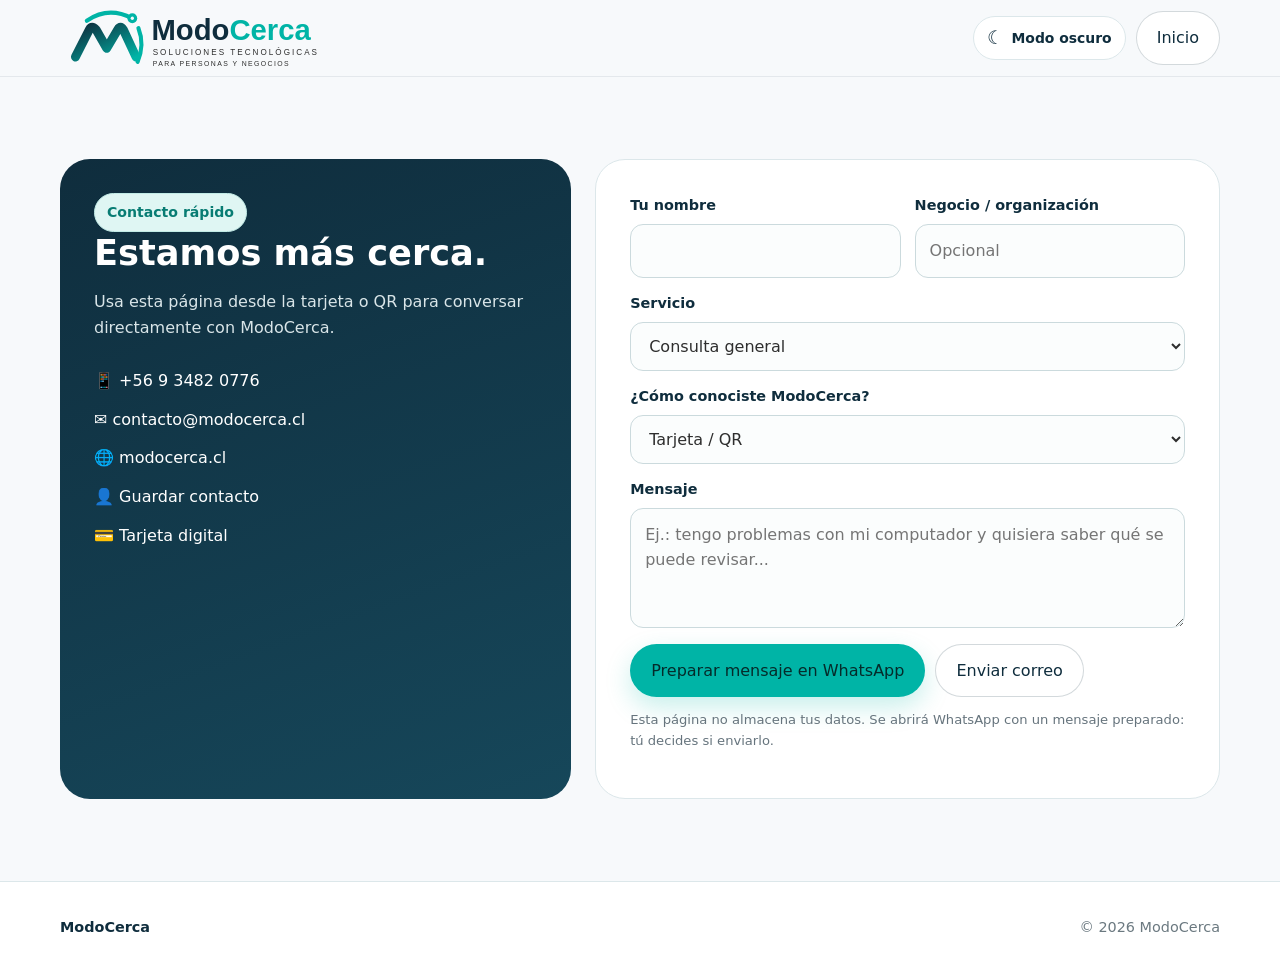
==== commit ce968f80: "Add files via upload V4.2 - Modo Oscuro" ====
--- a/contacto/index.html
+++ b/contacto/index.html
@@ -7,10 +7,10 @@
 <meta content="Contacta a ModoCerca por WhatsApp o correo para soporte t&eacute;cnico, impresoras, redes y Wi‑Fi, radio digital y streaming, sitios web y Google Workspace." name="description"/>
 <meta content="#0F2D3D" name="theme-color"/>
 <link href="/assets/favicon.svg" rel="icon" type="image/svg+xml"/>
-<link href="/styles.css" rel="stylesheet"/><script defer="" src="/script.js"></script>
+<script src="/theme.js"></script><link href="/styles.css" rel="stylesheet"/><script defer="" src="/script.js"></script>
 <link href="https://modocerca.cl/contacto" rel="canonical"/></head>
 <body><a class="skip" href="#contenido">Saltar al contenido</a>
-<header class="site-header"><div class="container nav"><a aria-label="ModoCerca, inicio" class="brand" href="/"><img alt="ModoCerca" src="/assets/logo.svg"/></a><a class="btn btn-secondary" href="/">Volver al inicio</a></div></header>
+<header class="site-header"><div class="container nav"><a aria-label="ModoCerca, inicio" class="brand" href="/"><img class="brand-logo-light" alt="ModoCerca" src="/assets/logo.svg"/><img class="brand-logo-dark" alt="" src="/assets/logo-oscuro.svg"/></a><div class="nav-tools"><button class="theme-toggle" type="button" data-theme-toggle aria-label="Activar modo oscuro" title="Activar modo oscuro"><span class="theme-toggle-icon" aria-hidden="true">☾</span><span class="theme-toggle-label">Modo oscuro</span></button><a class="btn btn-secondary nav-return" href="/">Inicio</a></div></div></header>
 <main class="section" id="contenido">
 <div class="container contact-wrap">
 <div class="contact-info"><span class="eyebrow">Contacto r&aacute;pido</span><h1>Estamos m&aacute;s cerca.</h1><p>Usa esta p&aacute;gina desde la tarjeta o QR para conversar directamente con ModoCerca.</p><div class="contact-list"><a href="https://wa.me/56934820776" rel="noopener" target="_blank">📱 +56 9 3482 0776</a><a href="mailto:contacto@modocerca.cl">✉ contacto@modocerca.cl</a><a href="https://modocerca.cl/">🌐 modocerca.cl</a><a download="" href="/assets/Emmanuel_Rojas_ModoCerca.vcf">👤 Guardar contacto</a><a href="/tarjeta">💳 Tarjeta digital</a></div></div>
--- a/styles.css
+++ b/styles.css
@@ -160,7 +160,7 @@
 .price-help p{margin:7px 0 16px;color:#4e6368;max-width:730px}
 #servicios,#pasos,#precios,#modo,#contacto{scroll-margin-top:90px}
 :where(a,button,input,select,textarea):focus-visible{outline:3px solid #007b73;outline-offset:3px}
-@media(max-width:1050px){
+@media(max-width:1180px){
  .nav-links{display:none;position:absolute;left:18px;right:18px;top:70px;background:#fff;border:1px solid var(--line);border-radius:18px;padding:16px;box-shadow:var(--shadow);flex-direction:column;align-items:stretch;gap:6px}
  .nav-links.open{display:flex}
  .nav-links a:not(.btn){padding:7px 9px}
@@ -187,3 +187,87 @@
  .price-help{padding:21px}
  .brand img{width:min(190px,62vw)}
 }
+
+
+/* ModoCerca V4.2 — Tema oscuro accesible, sin cambiar la identidad visual ni los recorridos. */
+.brand-logo-dark{display:none!important}
+:root[data-theme="dark"] .brand-logo-light{display:none!important}
+:root[data-theme="dark"] .brand-logo-dark{display:block!important}
+.nav-tools{display:flex;align-items:center;gap:10px;margin-left:auto;flex-shrink:0}
+.theme-toggle{display:inline-flex;align-items:center;justify-content:center;gap:7px;min-height:44px;padding:9px 13px;border:1px solid var(--line);border-radius:999px;color:var(--navy);background:#fff;font:inherit;font-size:.87rem;font-weight:750;white-space:nowrap;cursor:pointer;transition:background .18s ease,border-color .18s ease,color .18s ease}
+.theme-toggle:hover{border-color:var(--teal);background:#e9f7f5}
+.theme-toggle-icon{font-size:1.15rem;line-height:1;min-width:18px;text-align:center}
+.digital-card-top-actions{display:flex;align-items:center;gap:9px;flex-wrap:wrap;justify-content:flex-end}
+.digital-card-top-actions .theme-toggle{min-width:44px}
+@media(max-width:1180px){.nav-tools .menu-btn{display:block}}
+@media(max-width:720px){
+ .nav{gap:12px}
+ .theme-toggle{width:44px;min-width:44px;height:44px;padding:8px}
+ .theme-toggle-label{display:none}
+ .nav-tools{gap:8px}
+ .nav-return{padding:10px 12px;font-size:.9rem}
+ .nav .brand img{width:min(175px,47vw)}
+}
+@media(max-width:560px){
+ .digital-card-top{flex-wrap:wrap;gap:12px}
+ .digital-card-top .digital-card-logo img{width:min(205px,55vw)}
+ .digital-card-top-actions{gap:7px}
+ .digital-card-top-actions .theme-toggle{width:40px;min-width:40px;height:40px}
+}
+@media(prefers-reduced-motion:reduce){.theme-toggle{transition:none}}
+
+:root[data-theme="dark"]{
+ color-scheme:dark;
+ --white:#0C1B26;
+ --graphite:#E4EEF3;
+ --muted:#B4C6D0;
+ --line:#314957;
+ --soft:#183845;
+ --shadow:0 18px 50px rgba(0,0,0,.35);
+ --dark-panel:#132B38;
+ --dark-panel-2:#193744;
+ --dark-heading:#F3FAFC;
+ --dark-accent:#67E8DC;
+}
+:root[data-theme="dark"] .site-header{background:rgba(12,27,38,.95);border-bottom:1px solid #304755}
+:root[data-theme="dark"] .nav-links,:root[data-theme="dark"] .menu-btn{color:var(--dark-heading)}
+:root[data-theme="dark"] .nav-links a:hover{color:var(--dark-accent)}
+:root[data-theme="dark"] .theme-toggle{background:#193442;border-color:#416171;color:var(--dark-heading)}
+:root[data-theme="dark"] .theme-toggle:hover{background:#234758;border-color:var(--dark-accent)}
+:root[data-theme="dark"] .btn-secondary{background:#1B3542;border-color:#406070;color:var(--dark-heading)}
+:root[data-theme="dark"] .btn-secondary:hover{border-color:var(--dark-accent);color:var(--dark-accent)}
+:root[data-theme="dark"] .hero{background:radial-gradient(circle at 87% 15%,rgba(0,180,166,.18),transparent 28%),linear-gradient(135deg,#0D202D 0%,#112A37 55%,#163D43 100%)}
+:root[data-theme="dark"] .hero:after{border-color:rgba(103,232,220,.06)}
+:root[data-theme="dark"] .eyebrow{background:#173F48;border-color:#2E777C;color:#9EF8EB}
+:root[data-theme="dark"] .hero h1,:root[data-theme="dark"] .section-head h2{color:var(--dark-heading)}
+:root[data-theme="dark"] .hero h1 span{color:var(--dark-accent)}
+:root[data-theme="dark"] .hero p{color:#BED2DC}
+:root[data-theme="dark"] .hero-note{color:var(--muted)}
+:root[data-theme="dark"] .section.alt{background:#102431}
+:root[data-theme="dark"] .card,:root[data-theme="dark"] .value,:root[data-theme="dark"] .price-row,:root[data-theme="dark"] .contact-form,:root[data-theme="dark"] .step{background:var(--dark-panel);border-color:var(--line);box-shadow:0 8px 26px rgba(0,0,0,.15)}
+:root[data-theme="dark"] .card h3,:root[data-theme="dark"] .value b,:root[data-theme="dark"] .price-row b,:root[data-theme="dark"] .step h3,:root[data-theme="dark"] .price-group-heading h3,:root[data-theme="dark"] .price-help strong{color:var(--dark-heading)}
+:root[data-theme="dark"] .card-icon{background:#204653;color:var(--dark-accent)}
+:root[data-theme="dark"] .price,:root[data-theme="dark"] .subtle-link,:root[data-theme="dark"] .service-type,:root[data-theme="dark"] .card-link,:root[data-theme="dark"] .step-number,:root[data-theme="dark"] .price-group-cta{color:var(--dark-accent)!important}
+:root[data-theme="dark"] .steps-section{background:#0D2330}
+:root[data-theme="dark"] .price-categories a{color:var(--dark-heading);background:#1B3946;border-color:var(--line)}
+:root[data-theme="dark"] .price-categories a:hover,:root[data-theme="dark"] .price-categories a:focus-visible{background:#234A56;border-color:var(--dark-accent)}
+:root[data-theme="dark"] .price-help{background:#173B41;border-color:#39777A}
+:root[data-theme="dark"] .price-help p{color:#C2D7DE}
+:root[data-theme="dark"] label{color:var(--dark-heading)}
+:root[data-theme="dark"] input,:root[data-theme="dark"] select,:root[data-theme="dark"] textarea{background:#0C222F;border-color:#486574;color:var(--dark-heading)}
+:root[data-theme="dark"] input::placeholder,:root[data-theme="dark"] textarea::placeholder{color:#A1B6C1}
+:root[data-theme="dark"] input:focus,:root[data-theme="dark"] select:focus,:root[data-theme="dark"] textarea:focus{border-color:var(--dark-accent);box-shadow:0 0 0 3px rgba(103,232,220,.18)}
+:root[data-theme="dark"] footer{background:#0C1B26;border-color:var(--line)}
+:root[data-theme="dark"] .footer-grid{color:var(--muted)}
+:root[data-theme="dark"] .footer-brand{color:var(--dark-heading)}
+:root[data-theme="dark"] .skip:focus{background:var(--dark-panel);color:var(--dark-heading)}
+:root[data-theme="dark"] .digital-card-page{background:radial-gradient(circle at 78% 8%,rgba(0,180,166,.14),transparent 28%),linear-gradient(145deg,#08141E,#0C1B26 58%,#102E39)}
+:root[data-theme="dark"] .digital-card{background:#142C39;border-color:#36515F}
+:root[data-theme="dark"] .digital-card-badge,:root[data-theme="dark"] .share-status{background:#1C4B4B;color:#9DF4E5;border-color:#337E7D}
+:root[data-theme="dark"] .digital-card-kicker,:root[data-theme="dark"] .digital-card-footer a{color:var(--dark-accent)}
+:root[data-theme="dark"] .digital-card-identity h1,:root[data-theme="dark"] .digital-card-contact strong{color:var(--dark-heading)}
+:root[data-theme="dark"] .digital-card-role{color:#C3D9E3}
+:root[data-theme="dark"] .digital-card-services span{background:#1B3A48;border-color:var(--line);color:var(--dark-heading)}
+:root[data-theme="dark"] .digital-card-note{color:#B7D1DD}
+:root[data-theme="dark"] :where(a,button,input,select,textarea):focus-visible{outline-color:#9DF4E5}
+@media(max-width:1180px){:root[data-theme="dark"] .nav-links{background:#142D3B;border-color:var(--line)}}
